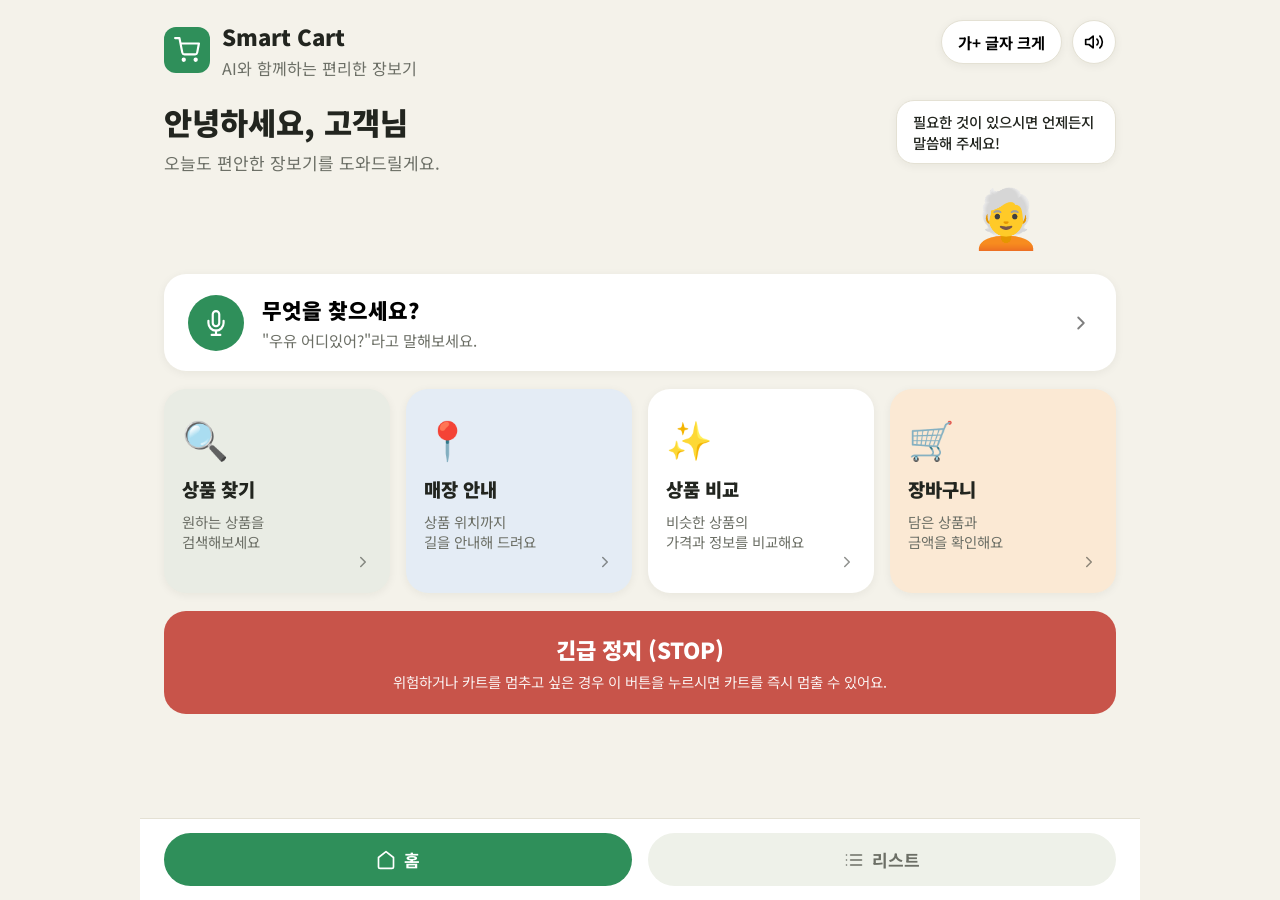
==== index.html @ ac58a9f0 "Add Smart Cart tablet UI as static HTML/CSS/JS site Implements the 7 designed screens (home, product" ====
<!DOCTYPE html>
<html lang="ko">
<head>
<meta charset="UTF-8">
<meta name="viewport" content="width=device-width, initial-scale=1.0">
<title>Smart Cart - 홈</title>
<link rel="stylesheet" href="css/style.css">
</head>
<body data-page="home">
<div class="page">

  <div class="topbar">
    <div class="logo-row">
      <div class="logo-icon">
        <svg viewBox="0 0 24 24" fill="none" stroke-width="2" stroke-linecap="round" stroke-linejoin="round"><circle cx="9" cy="21" r="1"/><circle cx="20" cy="21" r="1"/><path d="M1 1h4l2.68 13.39a2 2 0 0 0 2 1.61h9.72a2 2 0 0 0 2-1.61L23 6H6"/></svg>
      </div>
      <div class="title-group">
        <h1 style="font-size:1.3rem;">Smart Cart</h1>
        <p>AI와 함께하는 편리한 장보기</p>
      </div>
    </div>
    <div class="topbar-actions">
      <button class="pill-btn font-toggle-btn">가+ 글자 크게</button>
      <button class="icon-btn tts-btn" aria-label="읽어주기">
        <svg viewBox="0 0 24 24" fill="none" stroke="currentColor" stroke-width="2" stroke-linecap="round" stroke-linejoin="round"><polygon points="11 5 6 9 2 9 2 15 6 15 11 19 11 5"/><path d="M19.07 4.93a10 10 0 0 1 0 14.14M15.54 8.46a5 5 0 0 1 0 7.07"/></svg>
      </button>
    </div>
  </div>

  <div class="greeting-row">
    <div class="greeting-text">
      <h2>안녕하세요, 고객님</h2>
      <p data-tts-sub>오늘도 편안한 장보기를 도와드릴게요.</p>
    </div>
    <div class="avatar-wrap">
      <div class="speech-bubble">필요한 것이 있으시면 언제든지 말씀해 주세요!</div>
      <div class="avatar-emoji">🧑‍🦳</div>
    </div>
  </div>

  <button class="card voice-search" id="homeVoiceBtn">
    <div class="mic-circle" id="homeMic">
      <svg viewBox="0 0 24 24" fill="none" stroke="currentColor" stroke-width="2" stroke-linecap="round" stroke-linejoin="round"><path d="M12 1a3 3 0 0 0-3 3v8a3 3 0 0 0 6 0V4a3 3 0 0 0-3-3z"/><path d="M19 10v2a7 7 0 0 1-14 0v-2"/><line x1="12" y1="19" x2="12" y2="23"/><line x1="8" y1="23" x2="16" y2="23"/></svg>
    </div>
    <div>
      <p class="vs-title">무엇을 찾으세요?</p>
      <p class="vs-sub">"우유 어디있어?"라고 말해보세요.</p>
    </div>
    <svg class="chev" viewBox="0 0 24 24" fill="none" stroke="currentColor" stroke-width="2" stroke-linecap="round" stroke-linejoin="round" width="22" height="22"><path d="M9 18l6-6-6-6"/></svg>
  </button>

  <div class="menu-grid">
    <a class="card menu-card c-search" href="search.html">
      <div class="m-icon">🔍</div>
      <h3>상품 찾기</h3>
      <p>원하는 상품을<br>검색해보세요</p>
      <svg class="chev" viewBox="0 0 24 24" fill="none" stroke="currentColor" stroke-width="2" stroke-linecap="round" stroke-linejoin="round" width="18" height="18"><path d="M9 18l6-6-6-6"/></svg>
    </a>
    <a class="card menu-card c-store" href="store.html">
      <div class="m-icon">📍</div>
      <h3>매장 안내</h3>
      <p>상품 위치까지<br>길을 안내해 드려요</p>
      <svg class="chev" viewBox="0 0 24 24" fill="none" stroke="currentColor" stroke-width="2" stroke-linecap="round" stroke-linejoin="round" width="18" height="18"><path d="M9 18l6-6-6-6"/></svg>
    </a>
    <a class="card menu-card c-compare" href="result.html">
      <div class="m-icon">✨</div>
      <h3>상품 비교</h3>
      <p>비슷한 상품의<br>가격과 정보를 비교해요</p>
      <svg class="chev" viewBox="0 0 24 24" fill="none" stroke="currentColor" stroke-width="2" stroke-linecap="round" stroke-linejoin="round" width="18" height="18"><path d="M9 18l6-6-6-6"/></svg>
    </a>
    <a class="card menu-card c-cart" href="cart.html">
      <div class="m-icon">🛒</div>
      <h3>장바구니</h3>
      <p>담은 상품과<br>금액을 확인해요</p>
      <svg class="chev" viewBox="0 0 24 24" fill="none" stroke="currentColor" stroke-width="2" stroke-linecap="round" stroke-linejoin="round" width="18" height="18"><path d="M9 18l6-6-6-6"/></svg>
    </a>
  </div>

  <button class="stop-btn" id="stopBtn">
    <h3>긴급 정지 (STOP)</h3>
    <p>위험하거나 카트를 멈추고 싶은 경우 이 버튼을 누르시면 카트를 즉시 멈출 수 있어요.</p>
  </button>

</div>

<nav class="bottom-nav">
  <a class="nav-btn active" href="index.html">
    <svg viewBox="0 0 24 24" fill="none" stroke="currentColor" stroke-width="2" stroke-linecap="round" stroke-linejoin="round"><path d="M3 9l9-7 9 7v11a2 2 0 0 1-2 2H5a2 2 0 0 1-2-2z"/></svg>
    홈
  </a>
  <a class="nav-btn" href="checklist.html">
    <svg viewBox="0 0 24 24" fill="none" stroke="currentColor" stroke-width="2" stroke-linecap="round" stroke-linejoin="round"><line x1="8" y1="6" x2="21" y2="6"/><line x1="8" y1="12" x2="21" y2="12"/><line x1="8" y1="18" x2="21" y2="18"/><line x1="3" y1="6" x2="3.01" y2="6"/><line x1="3" y1="12" x2="3.01" y2="12"/><line x1="3" y1="18" x2="3.01" y2="18"/></svg>
    리스트
  </a>
</nav>

<script src="js/data.js"></script>
<script src="js/cart.js"></script>
<script src="js/common.js"></script>
<script>
  seedCartOnce();

  initMic(document.getElementById('homeVoiceBtn'), (text) => {
    window.location.href = 'result.html?q=' + encodeURIComponent(text);
  });

  document.getElementById('stopBtn').addEventListener('click', () => {
    alert('🛑 카트가 긴급 정지되었습니다.\n안전을 확인한 후 다시 이용해주세요.');
  });
</script>
</body>
</html>
---- css/style.css ----
@import url('https://fonts.googleapis.com/css2?family=Noto+Sans+KR:wght@400;500;700;900&display=swap');

:root {
  --bg: #f4f2ea;
  --card: #ffffff;
  --card-alt: #eef1e9;
  --border: #e4e1d4;
  --text: #22251f;
  --text-sub: #6c6f66;
  --green: #2f8f5a;
  --green-dark: #246e46;
  --green-light: #e7f3ec;
  --red: #c8544a;
  --red-dark: #b8463c;
  --orange: #e2a33d;
  --radius-lg: 22px;
  --radius-md: 16px;
  --radius-sm: 12px;
  --shadow: 0 2px 10px rgba(30, 30, 20, 0.06);
}

* { box-sizing: border-box; }

html {
  font-size: 17px;
  transition: font-size .15s ease;
}

html.font-lg { font-size: 21px; }

body {
  margin: 0;
  background: var(--bg);
  color: var(--text);
  font-family: 'Noto Sans KR', system-ui, -apple-system, sans-serif;
  padding-bottom: 92px;
  min-height: 100vh;
}

.page {
  max-width: 1000px;
  margin: 0 auto;
  padding: 20px 24px 32px;
}

a { color: inherit; text-decoration: none; }
button { font-family: inherit; cursor: pointer; }

/* ---------- Header ---------- */
.topbar {
  display: flex;
  align-items: flex-start;
  justify-content: space-between;
  flex-wrap: wrap;
  gap: 16px;
  margin-bottom: 20px;
}

.topbar-left { display: flex; align-items: center; gap: 10px; flex: 1; min-width: 200px; }

.back-btn {
  width: 44px;
  height: 44px;
  border: none;
  background: var(--card);
  border-radius: 50%;
  display: flex;
  align-items: center;
  justify-content: center;
  box-shadow: var(--shadow);
  flex-shrink: 0;
}
.back-btn svg { width: 22px; height: 22px; }

.title-group { flex: 1; min-width: 0; }
.title-group h1 {
  margin: 0 0 4px;
  font-size: 1.7rem;
  font-weight: 900;
  display: flex;
  align-items: center;
  gap: 10px;
}
.title-group p {
  margin: 0;
  color: var(--text-sub);
  font-size: 0.95rem;
}

.logo-row { display: flex; align-items: center; gap: 12px; flex: 1; min-width: 200px; }
.logo-icon {
  width: 46px; height: 46px;
  background: var(--green);
  border-radius: 12px;
  display: flex; align-items: center; justify-content: center;
}
.logo-icon svg { width: 26px; height: 26px; stroke: #fff; }

.topbar-actions { display: flex; align-items: center; gap: 10px; flex-shrink: 0; flex-wrap: wrap; justify-content: flex-end; }

.pill-btn {
  display: flex;
  align-items: center;
  gap: 4px;
  background: var(--card);
  border: 1px solid var(--border);
  border-radius: 999px;
  padding: 10px 16px;
  font-size: 0.9rem;
  font-weight: 700;
  box-shadow: var(--shadow);
}
.pill-btn.active { background: var(--green); color: #fff; border-color: var(--green); }

.icon-btn {
  width: 44px; height: 44px;
  border: 1px solid var(--border);
  background: var(--card);
  border-radius: 50%;
  display: flex; align-items: center; justify-content: center;
  box-shadow: var(--shadow);
}
.icon-btn svg { width: 20px; height: 20px; }
.icon-btn.speaking { background: var(--green); border-color: var(--green); }
.icon-btn.speaking svg { stroke: #fff; }

/* ---------- Cards ---------- */
.card {
  background: var(--card);
  border-radius: var(--radius-lg);
  border: 1px solid var(--border);
  box-shadow: var(--shadow);
}

/* ---------- Home ---------- */
.greeting-row {
  display: flex;
  align-items: flex-start;
  justify-content: space-between;
  flex-wrap: wrap;
  gap: 16px;
  margin-bottom: 18px;
}
.greeting-text { flex: 1; min-width: 180px; }
.greeting-row h2 { font-size: 1.8rem; margin: 0 0 6px; font-weight: 900; }
.greeting-row p { margin: 0; color: var(--text-sub); font-size: 1rem; }

.avatar-wrap { position: relative; flex-shrink: 0; max-width: 100%; }
.speech-bubble {
  background: var(--card);
  border: 1px solid var(--border);
  border-radius: 18px;
  padding: 10px 16px;
  font-size: 0.85rem;
  font-weight: 500;
  max-width: 220px;
  box-shadow: var(--shadow);
  margin-bottom: 8px;
}
.avatar-emoji { font-size: 3.4rem; text-align: center; }

.voice-search {
  display: flex;
  align-items: center;
  gap: 18px;
  padding: 20px 24px;
  margin-bottom: 18px;
  cursor: pointer;
  border: none;
  width: 100%;
  text-align: left;
}
.mic-circle {
  width: 56px; height: 56px;
  border-radius: 50%;
  background: var(--green);
  display: flex; align-items: center; justify-content: center;
  flex-shrink: 0;
  transition: background .15s;
}
.mic-circle svg { width: 26px; height: 26px; stroke: #fff; }
.mic-circle.listening { background: var(--red); animation: pulse 1s infinite; }
@keyframes pulse { 0%{box-shadow:0 0 0 0 rgba(200,84,74,.5);} 70%{box-shadow:0 0 0 14px rgba(200,84,74,0);} 100%{box-shadow:0 0 0 0 rgba(200,84,74,0);} }
.voice-search .vs-title { font-size: 1.25rem; font-weight: 900; margin: 0 0 4px; }
.voice-search .vs-sub { font-size: 0.9rem; color: var(--text-sub); margin: 0; }
.voice-search .chev { margin-left: auto; opacity: .5; }

.menu-grid {
  display: grid;
  grid-template-columns: repeat(4, 1fr);
  gap: 16px;
  margin-bottom: 18px;
}
.menu-card {
  padding: 22px 18px;
  display: flex;
  flex-direction: column;
  gap: 10px;
  border: none;
  text-align: left;
  width: 100%;
}
.menu-card .m-icon { font-size: 2.2rem; }
.menu-card h3 { margin: 0; font-size: 1.1rem; font-weight: 900; }
.menu-card p { margin: 0; font-size: 0.85rem; color: var(--text-sub); line-height: 1.35; }
.menu-card .chev { align-self: flex-end; margin-top: -8px; opacity: .5; }
.menu-card.c-search { background: #e9ece4; }
.menu-card.c-store { background: #e4ecf5; }
.menu-card.c-compare { background: var(--card); }
.menu-card.c-cart { background: #fbe9d4; }

.stop-btn {
  width: 100%;
  background: var(--red);
  color: #fff;
  border: none;
  border-radius: var(--radius-lg);
  padding: 22px;
  text-align: center;
}
.stop-btn h3 { margin: 0 0 6px; font-size: 1.3rem; font-weight: 900; }
.stop-btn p { margin: 0; font-size: 0.85rem; opacity: 0.92; }
.stop-btn:active { background: var(--red-dark); }

/* ---------- Bottom nav ---------- */
.bottom-nav {
  position: fixed;
  left: 0; right: 0; bottom: 0;
  background: var(--card);
  border-top: 1px solid var(--border);
  padding: 14px 24px calc(14px + env(safe-area-inset-bottom));
  display: flex;
  gap: 16px;
  max-width: 1000px;
  margin: 0 auto;
}
.nav-btn {
  flex: 1;
  border: none;
  background: var(--card-alt);
  border-radius: 999px;
  padding: 14px;
  display: flex;
  align-items: center;
  justify-content: center;
  gap: 8px;
  font-weight: 700;
  font-size: 1rem;
  color: var(--text-sub);
  position: relative;
}
.nav-btn.active { background: var(--green); color: #fff; }
.nav-btn svg { width: 20px; height: 20px; }
.nav-badge {
  position: absolute;
  top: -4px; right: 18%;
  background: var(--red);
  color: #fff;
  font-size: 0.7rem;
  font-weight: 700;
  border-radius: 999px;
  min-width: 18px;
  height: 18px;
  display: flex; align-items: center; justify-content: center;
  padding: 0 4px;
}

/* ---------- Search page ---------- */
.search-box {
  display: flex;
  align-items: center;
  gap: 12px;
  padding: 16px 20px;
  margin-bottom: 26px;
}
.search-box input {
  flex: 1;
  border: none;
  background: transparent;
  font-size: 1.1rem;
  font-family: inherit;
  color: var(--text);
  outline: none;
}
.search-box input::placeholder { color: #a3a79a; }
.search-box svg.search-ic { width: 22px; height: 22px; stroke: var(--text-sub); flex-shrink: 0; }
.search-box .mic-circle { width: 44px; height: 44px; }
.search-box .mic-circle svg { width: 20px; height: 20px; }
.search-box .clear-btn { background: none; border: none; color: var(--text-sub); font-size: 1.3rem; padding: 4px; }

.section-head {
  display: flex;
  align-items: baseline;
  justify-content: space-between;
  margin-bottom: 14px;
}
.section-head h2 { font-size: 1.2rem; font-weight: 900; margin: 0; }
.section-head .link { font-size: 0.9rem; color: var(--text-sub); font-weight: 700; }

.cat-grid {
  display: grid;
  grid-template-columns: repeat(6, 1fr);
  gap: 14px;
  margin-bottom: 28px;
}
.cat-card {
  background: var(--card);
  border: 1px solid var(--border);
  border-radius: var(--radius-md);
  padding: 16px 8px 14px;
  text-align: center;
  display: flex;
  flex-direction: column;
  align-items: center;
  gap: 8px;
  width: 100%;
}
.cat-card .c-emoji { font-size: 1.8rem; }
.cat-card .c-name { font-size: 0.85rem; font-weight: 700; }

.recent-row {
  display: grid;
  grid-template-columns: 1fr 1fr;
  gap: 12px;
}
.recent-chip {
  display: flex;
  align-items: center;
  gap: 10px;
  background: var(--card);
  border: 1px solid var(--border);
  border-radius: var(--radius-sm);
  padding: 14px 16px;
  font-weight: 600;
  width: 100%;
  text-align: left;
}
.recent-chip svg { width: 18px; height: 18px; stroke: var(--text-sub); flex-shrink: 0; }
.recent-chip .chev { margin-left: auto; opacity: .4; }

/* ---------- Result page ---------- */
.result-head { display: flex; align-items: center; justify-content: space-between; margin-bottom: 10px; }
.result-count { font-weight: 900; font-size: 1.1rem; }
.sort-row { display: flex; align-items: center; gap: 10px; }
.sort-select {
  border: 1px solid var(--border);
  background: var(--card);
  border-radius: 999px;
  padding: 8px 14px;
  font-size: 0.85rem;
  font-family: inherit;
}
.view-toggle { display: flex; gap: 8px; }
.view-toggle button {
  border: 1px solid var(--border);
  background: var(--card);
  border-radius: 999px;
  padding: 8px 14px;
  font-size: 0.85rem;
  font-weight: 700;
}
.view-toggle button.active { background: var(--green); color: #fff; border-color: var(--green); }

.product-grid {
  display: grid;
  grid-template-columns: repeat(4, 1fr);
  gap: 16px;
  margin-top: 20px;
}
.product-card {
  background: var(--card);
  border: 1px solid var(--border);
  border-radius: var(--radius-md);
  padding: 14px;
  display: flex;
  flex-direction: column;
  gap: 8px;
}
.product-thumb {
  height: 100px;
  border-radius: var(--radius-sm);
  background: var(--card-alt);
  display: flex;
  align-items: center;
  justify-content: center;
  font-size: 2.6rem;
}
.product-card h4 { margin: 0; font-size: 0.95rem; font-weight: 800; }
.product-meta { font-size: 0.78rem; color: var(--text-sub); }
.product-price { font-size: 1.05rem; font-weight: 900; }
.product-rating { font-size: 0.8rem; color: var(--orange); font-weight: 700; }
.product-actions { display: flex; gap: 6px; margin-top: 4px; }
.product-actions button {
  flex: 1;
  border-radius: 999px;
  border: 1px solid var(--green);
  background: var(--green-light);
  color: var(--green-dark);
  font-size: 0.78rem;
  font-weight: 800;
  padding: 9px 4px;
  display: flex; align-items: center; justify-content: center; gap: 4px;
}
.product-actions button.compare-btn {
  background: var(--card);
  border-color: var(--border);
  color: var(--text);
}
.product-actions button.compare-btn.selected {
  background: var(--text);
  border-color: var(--text);
  color: #fff;
}
.product-actions button.in-cart { background: var(--green); color: #fff; }
.product-actions svg { width: 14px; height: 14px; }

.compare-bar {
  position: fixed;
  left: 24px; right: 24px; bottom: 100px;
  max-width: 952px;
  margin: 0 auto;
  background: var(--text);
  color: #fff;
  border-radius: var(--radius-md);
  padding: 14px 20px;
  display: flex;
  align-items: center;
  justify-content: space-between;
  box-shadow: 0 8px 24px rgba(0,0,0,.25);
  transform: translateY(140%);
  transition: transform .25s ease;
  z-index: 50;
}
.compare-bar.show { transform: translateY(0); }
.compare-bar span { font-weight: 700; font-size: 0.95rem; }
.compare-bar button {
  background: var(--green);
  color: #fff;
  border: none;
  border-radius: 999px;
  padding: 10px 20px;
  font-weight: 800;
}

/* ---------- Compare page ---------- */
.compare-table-wrap { overflow-x: auto; margin-bottom: 20px; }
.compare-grid {
  display: grid;
  grid-template-columns: 120px repeat(2, 1fr);
  gap: 10px;
}
.compare-row-label {
  display: flex; align-items: center;
  color: var(--text-sub);
  font-weight: 700;
  font-size: 0.85rem;
  padding: 12px 6px;
}
.compare-cell {
  background: var(--card);
  border: 2px solid var(--border);
  border-radius: var(--radius-sm);
  padding: 12px;
  display: flex; align-items: center; justify-content: center;
  text-align: center;
  font-weight: 700;
  min-height: 48px;
}
.compare-cell.header-cell {
  flex-direction: column;
  gap: 8px;
  padding: 16px 10px;
  min-height: 160px;
}
.compare-cell.selected { border-color: var(--green); background: var(--green-light); }
.select-badge {
  display: flex; align-items: center; gap: 6px;
  font-size: 0.85rem; font-weight: 800;
  align-self: flex-start;
}
.select-badge .dot {
  width: 20px; height: 20px; border-radius: 50%;
  border: 2px solid var(--border);
  display: flex; align-items: center; justify-content: center;
}
.compare-cell.selected .select-badge .dot { background: var(--green); border-color: var(--green); color: #fff; }
.compare-thumb { font-size: 2.6rem; }
.compare-cell.header-cell h4 { margin: 0; font-size: 1rem; }
.nutri-pills { display: flex; flex-wrap: wrap; gap: 6px; justify-content: center; }
.nutri-pill {
  background: var(--card-alt);
  border-radius: var(--radius-sm);
  padding: 6px 8px;
  font-size: 0.7rem;
  font-weight: 700;
  text-align: center;
  min-width: 48px;
}
.nutri-pill small { display: block; color: var(--text-sub); font-weight: 600; }
.compare-cell.selected .nutri-pill { background: #dcefe2; }

.compare-actions { display: flex; gap: 14px; }
.compare-actions button {
  flex: 1;
  border-radius: var(--radius-md);
  padding: 18px;
  font-weight: 900;
  font-size: 1rem;
  border: none;
  display: flex; align-items: center; justify-content: center; gap: 8px;
}
.btn-ghost { background: var(--card-alt); color: var(--text-sub); }
.btn-primary { background: var(--green); color: #fff; }
.btn-primary:disabled, .btn-ghost:disabled { opacity: .5; }

/* ---------- Store guide ---------- */
.store-layout { display: grid; grid-template-columns: 320px 1fr; gap: 20px; align-items: start; }
.store-product-card { padding: 18px; display: flex; gap: 14px; align-items: center; margin-bottom: 18px; }
.store-product-card .product-thumb { width: 72px; height: 72px; flex-shrink: 0; font-size: 2rem; }
.store-product-card h4 { margin: 0 0 4px; font-size: 1rem; }
.loc-block { padding: 18px; margin-bottom: 18px; }
.loc-block h3 { margin: 0 0 12px; font-size: 1.05rem; }
.loc-pin {
  display: flex; align-items: center; gap: 10px;
  background: var(--green-light);
  border-radius: var(--radius-sm);
  padding: 14px 16px;
  font-weight: 800;
}
.loc-pin small { display: block; font-weight: 600; color: var(--text-sub); margin-top: 2px; }
.direction-list { padding: 18px; margin-bottom: 18px; }
.direction-list h3 { margin: 0 0 14px; font-size: 1.05rem; }
.direction-step { display: flex; gap: 12px; margin-bottom: 12px; align-items: flex-start; }
.direction-step .num {
  width: 26px; height: 26px; border-radius: 50%;
  background: var(--green); color: #fff;
  display: flex; align-items: center; justify-content: center;
  font-size: 0.8rem; font-weight: 800; flex-shrink: 0;
}
.direction-step p { margin: 0; font-size: 0.9rem; line-height: 1.4; }
.go-btn {
  width: 100%; background: var(--green); color: #fff; border: none;
  border-radius: var(--radius-md); padding: 18px; font-weight: 900; font-size: 1rem;
  display: flex; align-items: center; justify-content: center; gap: 8px;
}
.floor-tabs { display: flex; gap: 10px; margin-bottom: 14px; }
.floor-tabs button {
  border: 1px solid var(--border); background: var(--card);
  border-radius: 999px; padding: 10px 18px; font-weight: 700; font-size: 0.9rem;
}
.floor-tabs button.active { background: var(--green); color: #fff; border-color: var(--green); }
.store-map {
  background: var(--card); border: 1px solid var(--border); border-radius: var(--radius-lg);
  padding: 18px; position: relative; min-height: 420px;
}
.map-grid { display: grid; grid-template-columns: repeat(4, 1fr); gap: 10px; }
.map-zone {
  border-radius: var(--radius-sm);
  padding: 14px 10px;
  font-weight: 800;
  font-size: 0.85rem;
  display: flex; align-items: center; gap: 6px;
  min-height: 70px;
}
.map-zone.current-path { outline: 3px dashed var(--green); }
.map-zone.target { background: var(--green); color: #fff; }
.current-loc {
  margin-top: 14px;
  text-align: center;
  background: var(--text);
  color: #fff;
  border-radius: 999px;
  padding: 10px;
  font-weight: 700;
  font-size: 0.85rem;
}

/* ---------- Cart page ---------- */
.cart-layout { display: grid; grid-template-columns: 1fr 340px; gap: 20px; align-items: start; }
.cart-item {
  display: flex; align-items: center; gap: 16px;
  padding: 18px;
  margin-bottom: 14px;
}
.cart-item .product-thumb { width: 72px; height: 72px; flex-shrink: 0; font-size: 2rem; }
.cart-item .ci-info { flex: 1; }
.cart-item h4 { margin: 0 0 4px; font-size: 1.05rem; }
.cart-item .ci-meta { font-size: 0.85rem; color: var(--text-sub); margin-bottom: 4px; }
.cart-item .ci-price { font-weight: 900; font-size: 1.1rem; }
.qty-control { display: flex; align-items: center; gap: 10px; }
.qty-control button {
  width: 34px; height: 34px; border-radius: 50%;
  border: 1px solid var(--border); background: var(--card-alt);
  font-size: 1.2rem; font-weight: 700; display: flex; align-items: center; justify-content: center;
}
.qty-control .qty-val { font-weight: 900; font-size: 1.1rem; min-width: 22px; text-align: center; }
.del-btn {
  display: flex; flex-direction: column; align-items: center; gap: 2px;
  border: none; background: none; color: var(--text-sub); font-size: 0.75rem; font-weight: 700;
}
.del-btn svg { width: 18px; height: 18px; }

.summary-box { padding: 20px; position: sticky; top: 16px; }
.summary-box h3 { margin: 0 0 14px; font-size: 1.1rem; }
.summary-line { display: flex; align-items: center; gap: 10px; margin-bottom: 12px; font-size: 0.85rem; }
.summary-line .s-thumb { width: 34px; height: 34px; border-radius: 8px; background: var(--card-alt); display: flex; align-items: center; justify-content: center; font-size: 1.1rem; flex-shrink: 0; }
.summary-line .s-name { flex: 1; font-weight: 600; }
.summary-line .s-price { font-weight: 800; }
.summary-divider { border: none; border-top: 1px solid var(--border); margin: 14px 0; }
.summary-total { display: flex; justify-content: space-between; align-items: center; margin-bottom: 16px; }
.summary-total span:first-child { font-weight: 800; }
.summary-total span:last-child { font-size: 1.4rem; font-weight: 900; color: var(--green-dark); }
.add-more-btn {
  width: 100%; background: var(--card); border: 1px solid var(--green); color: var(--green-dark);
  border-radius: var(--radius-md); padding: 16px; font-weight: 800;
  display: flex; align-items: center; justify-content: center; gap: 8px;
}
.empty-state { text-align: center; padding: 60px 20px; color: var(--text-sub); }
.empty-state .e-emoji { font-size: 3rem; margin-bottom: 12px; }

/* ---------- Checklist page ---------- */
.checklist-layout { display: grid; grid-template-columns: 1fr 1fr; gap: 20px; }
.checklist-col { padding: 18px; }
.checklist-col h3 { margin: 0 0 4px; font-size: 1.1rem; display: flex; align-items: center; gap: 8px; }
.checklist-col h3 .count { color: var(--green-dark); }
.checklist-col .col-sub { margin: 0 0 16px; font-size: 0.8rem; color: var(--text-sub); }
.checklist-col.added { background: var(--green-light); }
.check-item {
  display: flex; align-items: center; gap: 14px;
  background: var(--card);
  border-radius: var(--radius-sm);
  padding: 12px 14px;
  margin-bottom: 12px;
}
.check-circle {
  width: 28px; height: 28px; border-radius: 50%;
  border: 2px solid var(--border);
  flex-shrink: 0;
  display: flex; align-items: center; justify-content: center;
}
.check-item.done .check-circle { background: var(--green); border-color: var(--green); color: #fff; }
.check-item .product-thumb { width: 44px; height: 44px; font-size: 1.5rem; flex-shrink: 0; }
.check-item .ci-text { flex: 1; }
.check-item .ci-text h4 { margin: 0; font-size: 0.95rem; }
.check-item .ci-text p { margin: 0; font-size: 0.78rem; color: var(--text-sub); }
.check-item .ci-action {
  border: 1px solid var(--border); background: var(--card);
  border-radius: 999px; padding: 8px 12px; font-size: 0.78rem; font-weight: 700;
  display: flex; align-items: center; gap: 4px;
}
.progress-bar-card {
  display: flex; align-items: center; justify-content: space-between; gap: 16px;
  padding: 18px 20px; margin-top: 18px;
}
.progress-bar-card .pb-left { display: flex; align-items: center; gap: 14px; }
.pb-left .robot { font-size: 2rem; }
.pb-left h4 { margin: 0 0 2px; font-size: 1rem; }
.pb-left p { margin: 0; font-size: 0.8rem; color: var(--text-sub); }
.progress-bar-card > button {
  background: var(--green); color: #fff; border: none; border-radius: 999px;
  padding: 14px 22px; font-weight: 800; display: flex; align-items: center; gap: 8px; flex-shrink: 0;
}

/* ---------- Flex text-wrap safety ----------
   Fixed-size icons/thumbnails must not shrink, and their sibling text
   blocks need a sane min-width — otherwise flexbox can squeeze Korean
   text down to its min-content (break opportunities exist between
   almost every syllable), causing one-character-per-line wrapping. */
.mic-circle, .chev, .product-thumb, .check-circle, .del-btn, .qty-control,
.logo-icon, .icon-btn, .back-btn, .s-thumb { flex-shrink: 0; }

.voice-search, .store-product-card, .cart-item, .check-item, .loc-pin, .summary-line {
  flex-wrap: wrap;
}
.voice-search > div:not(.mic-circle),
.store-product-card > div:not(.product-thumb),
.cart-item .ci-info,
.check-item .ci-text,
.loc-pin span {
  flex: 1;
  min-width: 140px;
}

/* ---------- Responsive ---------- */
@media (max-width: 860px) {
  .menu-grid { grid-template-columns: repeat(2, 1fr); }
  .cat-grid { grid-template-columns: repeat(3, 1fr); }
  .product-grid { grid-template-columns: repeat(2, 1fr); }
  .store-layout, .cart-layout, .checklist-layout { grid-template-columns: 1fr; }
  .compare-grid { grid-template-columns: 90px repeat(2, 1fr); }
}
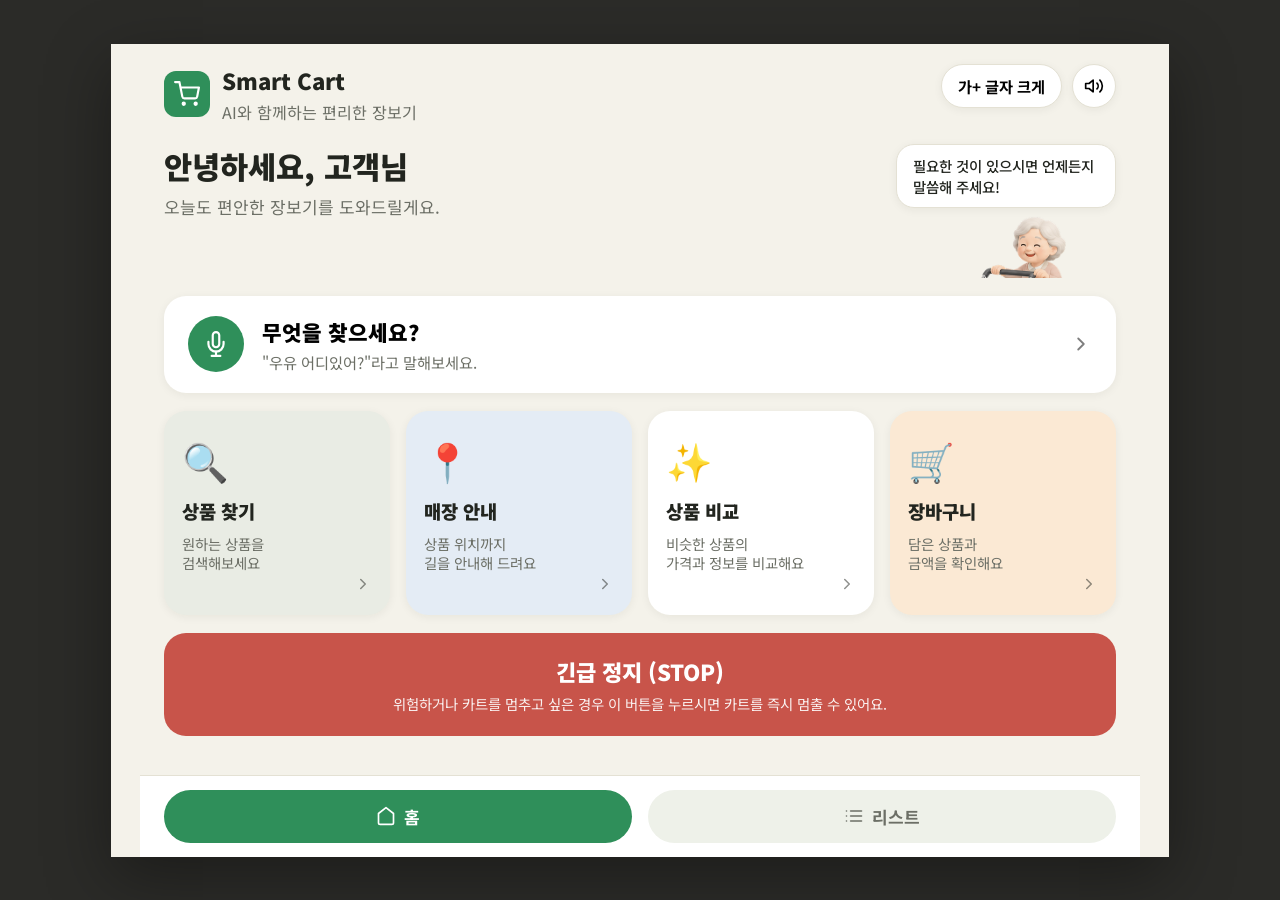
==== commit ec38ba3d: "Fix cart avatar image and lock app to fixed kiosk screen size Replace the home screen's 🧑‍🦳 emoji av" ====
--- a/index.html
+++ b/index.html
@@ -7,6 +7,7 @@
 <link rel="stylesheet" href="css/style.css">
 </head>
 <body data-page="home">
+<div class="device-frame">
 <div class="page">
 
   <div class="topbar">
@@ -34,7 +35,7 @@
     </div>
     <div class="avatar-wrap">
       <div class="speech-bubble">필요한 것이 있으시면 언제든지 말씀해 주세요!</div>
-      <div class="avatar-emoji">🧑‍🦳</div>
+      <img class="avatar-emoji" src="img/grandma.png" alt="고객 캐릭터">
     </div>
   </div>
 
@@ -93,6 +94,7 @@
     리스트
   </a>
 </nav>
+</div>
 
 <script src="js/data.js"></script>
 <script src="js/cart.js"></script>
--- a/css/style.css
+++ b/css/style.css
@@ -30,17 +30,36 @@
 
 body {
   margin: 0;
-  background: var(--bg);
+  background: #2b2b28;
   color: var(--text);
   font-family: 'Noto Sans KR', system-ui, -apple-system, sans-serif;
-  padding-bottom: 92px;
   min-height: 100vh;
+  display: flex;
+  align-items: center;
+  justify-content: center;
+}
+
+/* 실제 카트 디스플레이 물리 크기(280mm x 215mm, 96dpi 환산 ≈ 1058x813px)에 맞춘 고정 화면 */
+.device-frame {
+  position: relative;
+  flex-shrink: 0;
+  width: 1058px;
+  height: 813px;
+  background: var(--bg);
+  display: flex;
+  flex-direction: column;
+  overflow: hidden;
+  box-shadow: 0 20px 60px rgba(0, 0, 0, .35);
 }
 
 .page {
+  flex: 1 1 auto;
+  overflow-y: auto;
   max-width: 1000px;
+  width: 100%;
   margin: 0 auto;
   padding: 20px 24px 32px;
+  box-sizing: border-box;
 }
 
 a { color: inherit; text-decoration: none; }
@@ -157,7 +176,7 @@
   box-shadow: var(--shadow);
   margin-bottom: 8px;
 }
-.avatar-emoji { font-size: 3.4rem; text-align: center; }
+.avatar-emoji { display: block; width: 128px; height: auto; margin: 0 auto; }
 
 .voice-search {
   display: flex;
@@ -224,15 +243,16 @@
 
 /* ---------- Bottom nav ---------- */
 .bottom-nav {
-  position: fixed;
-  left: 0; right: 0; bottom: 0;
+  flex-shrink: 0;
   background: var(--card);
   border-top: 1px solid var(--border);
-  padding: 14px 24px calc(14px + env(safe-area-inset-bottom));
+  padding: 14px 24px;
   display: flex;
   gap: 16px;
   max-width: 1000px;
+  width: 100%;
   margin: 0 auto;
+  box-sizing: border-box;
 }
 .nav-btn {
   flex: 1;
@@ -299,15 +319,15 @@
 
 .cat-grid {
   display: grid;
-  grid-template-columns: repeat(6, 1fr);
+  grid-template-columns: repeat(4, 1fr);
   gap: 14px;
   margin-bottom: 28px;
 }
 .cat-card {
-  background: var(--card);
-  border: 1px solid var(--border);
+  position: relative;
+  border: none;
   border-radius: var(--radius-md);
-  padding: 16px 8px 14px;
+  padding: 18px 10px 14px;
   text-align: center;
   display: flex;
   flex-direction: column;
@@ -315,8 +335,33 @@
   gap: 8px;
   width: 100%;
 }
-.cat-card .c-emoji { font-size: 1.8rem; }
+.cat-card .c-icon { width: 48px; height: 48px; }
+.cat-card .c-icon svg { width: 100%; height: 100%; }
 .cat-card .c-name { font-size: 0.85rem; font-weight: 700; }
+.cat-card .c-chevron {
+  position: absolute;
+  top: -8px;
+  right: -6px;
+  width: 26px;
+  height: 26px;
+  border-radius: 50%;
+  background: var(--card);
+  color: var(--text-sub);
+  display: flex;
+  align-items: center;
+  justify-content: center;
+  box-shadow: var(--shadow);
+}
+.cat-card .c-chevron svg { width: 14px; height: 14px; }
+
+.cat-card--veg { background: #e3f3df; }
+.cat-card--meat { background: #fadedc; }
+.cat-card--dairy { background: #dceefa; }
+.cat-card--health { background: #fce4e8; }
+.cat-card--processed { background: #eaf3dc; }
+.cat-card--drink { background: #fdefd9; }
+.cat-card--life { background: #ede3f7; }
+.cat-card--etc { background: #f3e9dc; }
 
 .recent-row {
   display: grid;
@@ -384,6 +429,20 @@
   align-items: center;
   justify-content: center;
   font-size: 2.6rem;
+}
+.product-thumb .p-icon,
+.s-thumb .p-icon,
+.compare-thumb .p-icon {
+  width: 68%;
+  height: 68%;
+}
+.product-thumb .p-photo,
+.s-thumb .p-photo,
+.compare-thumb .p-photo {
+  width: 86%;
+  height: 86%;
+  object-fit: contain;
+  border-radius: calc(var(--radius-sm) - 4px);
 }
 .product-card h4 { margin: 0; font-size: 0.95rem; font-weight: 800; }
 .product-meta { font-size: 0.78rem; color: var(--text-sub); }
@@ -415,7 +474,7 @@
 .product-actions svg { width: 14px; height: 14px; }
 
 .compare-bar {
-  position: fixed;
+  position: absolute;
   left: 24px; right: 24px; bottom: 100px;
   max-width: 952px;
   margin: 0 auto;
@@ -684,7 +743,7 @@
 /* ---------- Responsive ---------- */
 @media (max-width: 860px) {
   .menu-grid { grid-template-columns: repeat(2, 1fr); }
-  .cat-grid { grid-template-columns: repeat(3, 1fr); }
+  .cat-grid { grid-template-columns: repeat(4, 1fr); gap: 10px; }
   .product-grid { grid-template-columns: repeat(2, 1fr); }
   .store-layout, .cart-layout, .checklist-layout { grid-template-columns: 1fr; }
   .compare-grid { grid-template-columns: 90px repeat(2, 1fr); }
